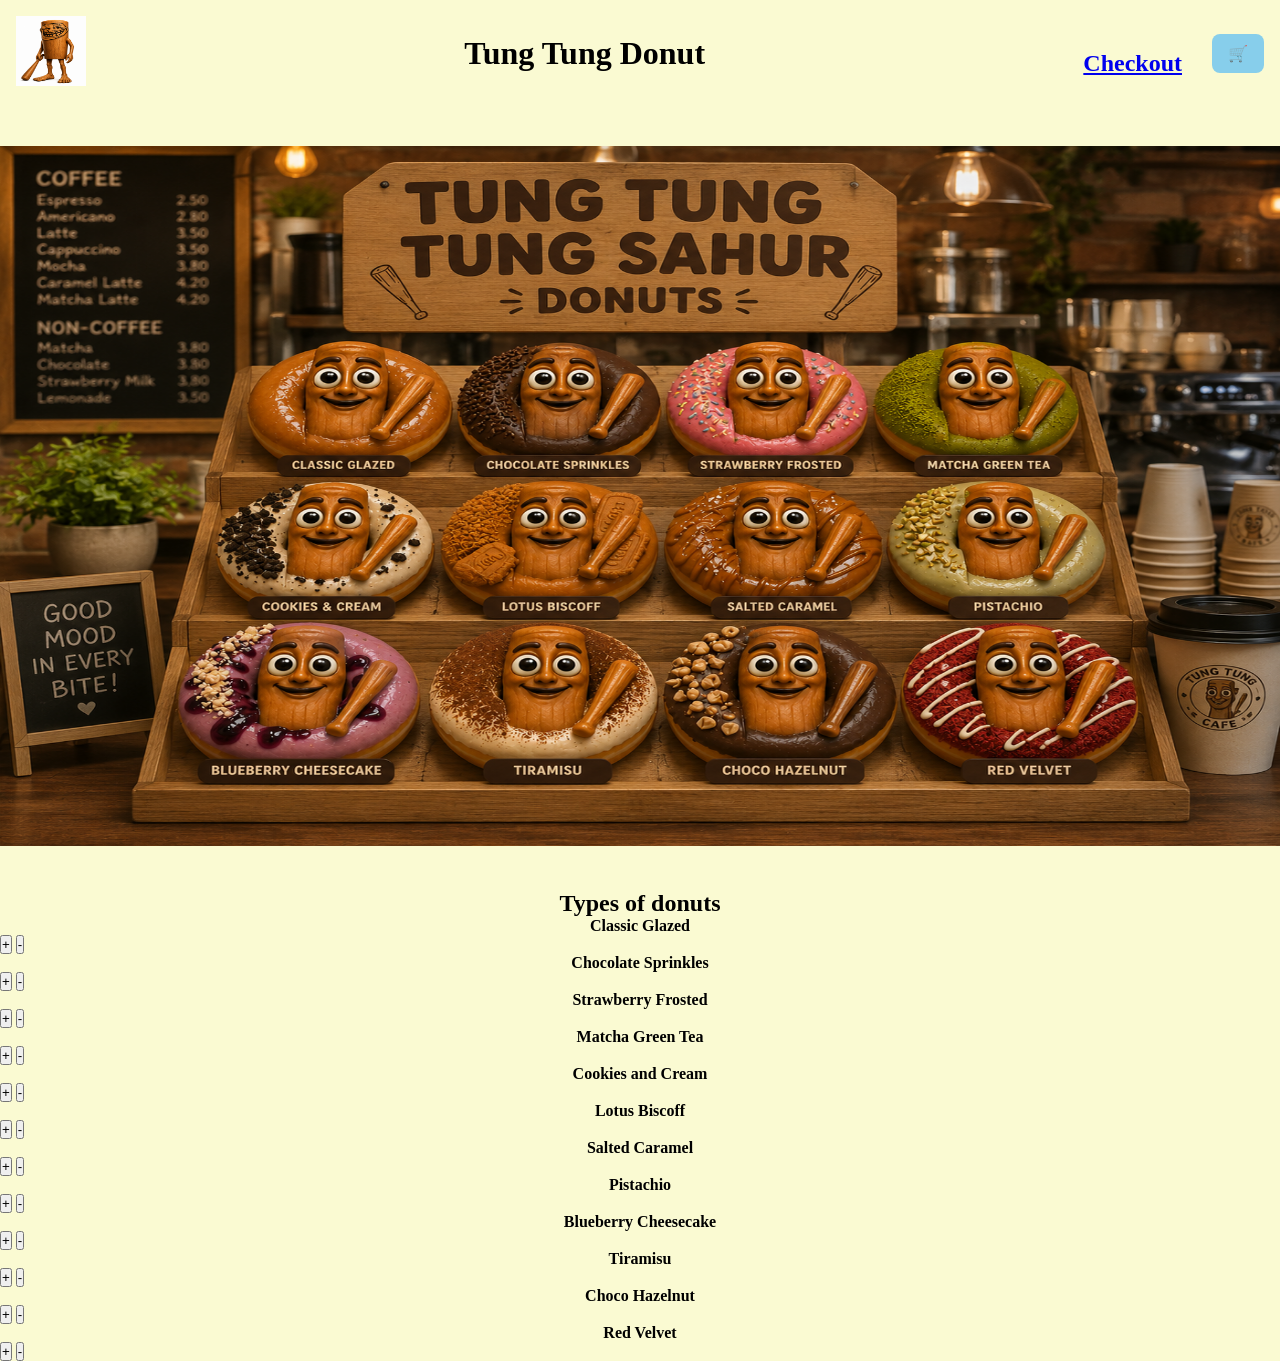
==== index.html @ 1783ee87 "Jul 24, 2026, 8:53 AM" ====
<!DOCTYPE html>
<html>
<head>
    <meta charset="UTF-8">
    <title>Tung Tung Donut</title>
    <link rel="stylesheet" href="style.css">
</head>
<body>
<header class="head">
    <div class="header-container">
        <a href="index.html"><img src="Troll Face Tung tung tung sahur.png" alt="Logo of tung tung tung sahur" class="Logo-tung-tung"></a>

        <h1 class="title" style="font-family: Cosmic Sans;">Tung Tung Donut</h1>
        <a href="checkout.html"><h2 class="checkout" style="font-family: Cosmic Sans;" onclick="goToCheckout()">Checkout</h2></a>


        <!-- Cart Button-->
         <a href="cart.html"><button class="cart-button" onclick="goToCart()"> 🛒</button></a>
    </div>
</header>
<img src="Tung tung backery homepage.png" alt="Photo of tung tung sahur bakery and flavours" class="Homepage-tung-tung">

<h2>Types of donuts</h2>
<b>


<div class="classicGlazed">
    <p>Classic Glazed</p>
    <button onclick="addItem('Classic Glazed')">+</button>
    <button onclick="removeItem('Classic Glazed')">-</button>
</div>

<div class="chocolateSprinkles">
    <p>Chocolate Sprinkles</p>
    <button onclick="addItem('Chocolate Sprinkles')">+</button>
    <button onclick="removeItem('Chocolate Sprinkles')">-</button>
</div>

<div class="strawberryFrosted">
    <p>Strawberry Frosted</p>
    <button onclick="addItem('Strawberry Frosted')">+</button>
    <button onclick="removeItem('Strawberry Frosted')">-</button>
</div>

<div class="matchaGreenTea">
    <p>Matcha Green Tea</p>
    <button onclick="addItem('Matcha Green Tea')">+</button>
    <button onclick="removeItem('Matcha Green Tea')">-</button>
</div>

<div class="cookiesAndCream">
    <p>Cookies and Cream</p>
    <button onclick="addItem('Cookies and Cream')">+</button>
    <button onclick="removeItem('Cookies and Cream')">-</button>
</div>

<div class="lotusBiscoff">
    <p>Lotus Biscoff</p>
    <button onclick="addItem('Lotus Biscoff')">+</button>
    <button onclick="removeItem('Lotus Biscoff')">-</button>
</div>

<div class="saltedCaramel">
    <p>Salted Caramel</p>
    <button onclick="addItem('Salted Caramel')">+</button>
    <button onclick="removeItem('Salted Caramel')">-</button>
</div>

<div class="pistachio">
    <p>Pistachio</p>
    <button onclick="addItem('Pistachio')">+</button>
    <button onclick="removeItem('Pistachio')">-</button>
</div>

<div class="blueberryCheesecake">
    <p>Blueberry Cheesecake</p>
    <button onclick="addItem('Blueberry Cheesecake')">+</button>
    <button onclick="removeItem('Blueberry Cheesecake')">-</button>
</div>

<div class="tiramisu">
    <p>Tiramisu</p>
    <button onclick="addItem('Tiramisu')">+</button>
    <button onclick="removeItem('Tiramisu')">-</button>
</div>

<div class="chocoHazelnut">
    <p>Choco Hazelnut</p>
    <button onclick="addItem('Choco Hazelnut')">+</button>
    <button onclick="removeItem('Choco Hazelnut')">-</button>
</div>

<div class="redVelvet">
    <p>Red Velvet</p>
    <button onclick="addItem('Red Velvet')">+</button>
    <button onclick="removeItem('Red Velvet')">-</button>
</div>

</b>


<div id="outputMessage">


</div>
<script src="script.js"></script>
</body>
</html>
---- style.css ----
/* Reset */
* {
  padding: 0;
  margin: 0;
}

body {
  background-color: lightgoldenrodyellow;
}

/* Typography */
h1, h2, p {
  text-align: center;
}

/* Homepage Image */
.Homepage-tung-tung {
  position: relative;
  width: 100%;
  max-width: 2000px;
  height: 700px;
  margin: 40px auto;
  overflow: hidden;
}

/* Logo */
.Logo-tung-tung {
  width: 70px;
  height: 70px;
  cursor: pointer;
}

/* Header Layout */
.header-container {
  display: flex;
  align-items: center;
  justify-content: space-between;
  padding: 16px;
}

/* Title */
.title {
  font-family: Cosmic Sans;
  flex: 1;
  text-align: center;
}

/* Cart Button */
.cart-button {
  background-color: skyblue;
  padding: 10px 16px;
  border-radius: 8px;
  color: black;
  font-size: 16px;
  cursor: pointer;
  border: none;
  transition: background-color 0.2s;
}

.cart-button:hover {
  background-color: red;
}

/* Checkout Box */
.checkout {
  display: flex;
  justify-content: center;
  align-items: center;
  margin-top: 20px;
  margin-right: 30px;
  transition: background-color 0.2s;
}

.checkout:hover {
  background-color: red;
}

/* Donut Boxes (Unified Style) */
.donut-box {
  border-radius: 5px;
  background-color: lightpink;
  padding: 40px 20px;
  width: 38%;
  margin: 20px auto;
  transform: translateX(-40px);
}

/* Specific Donut Classes (optional if you want unique styling later) */
.classicGlazed,
.strawberryFrosted,
.chocolateSprinkles {
  composes: donut-box;
}
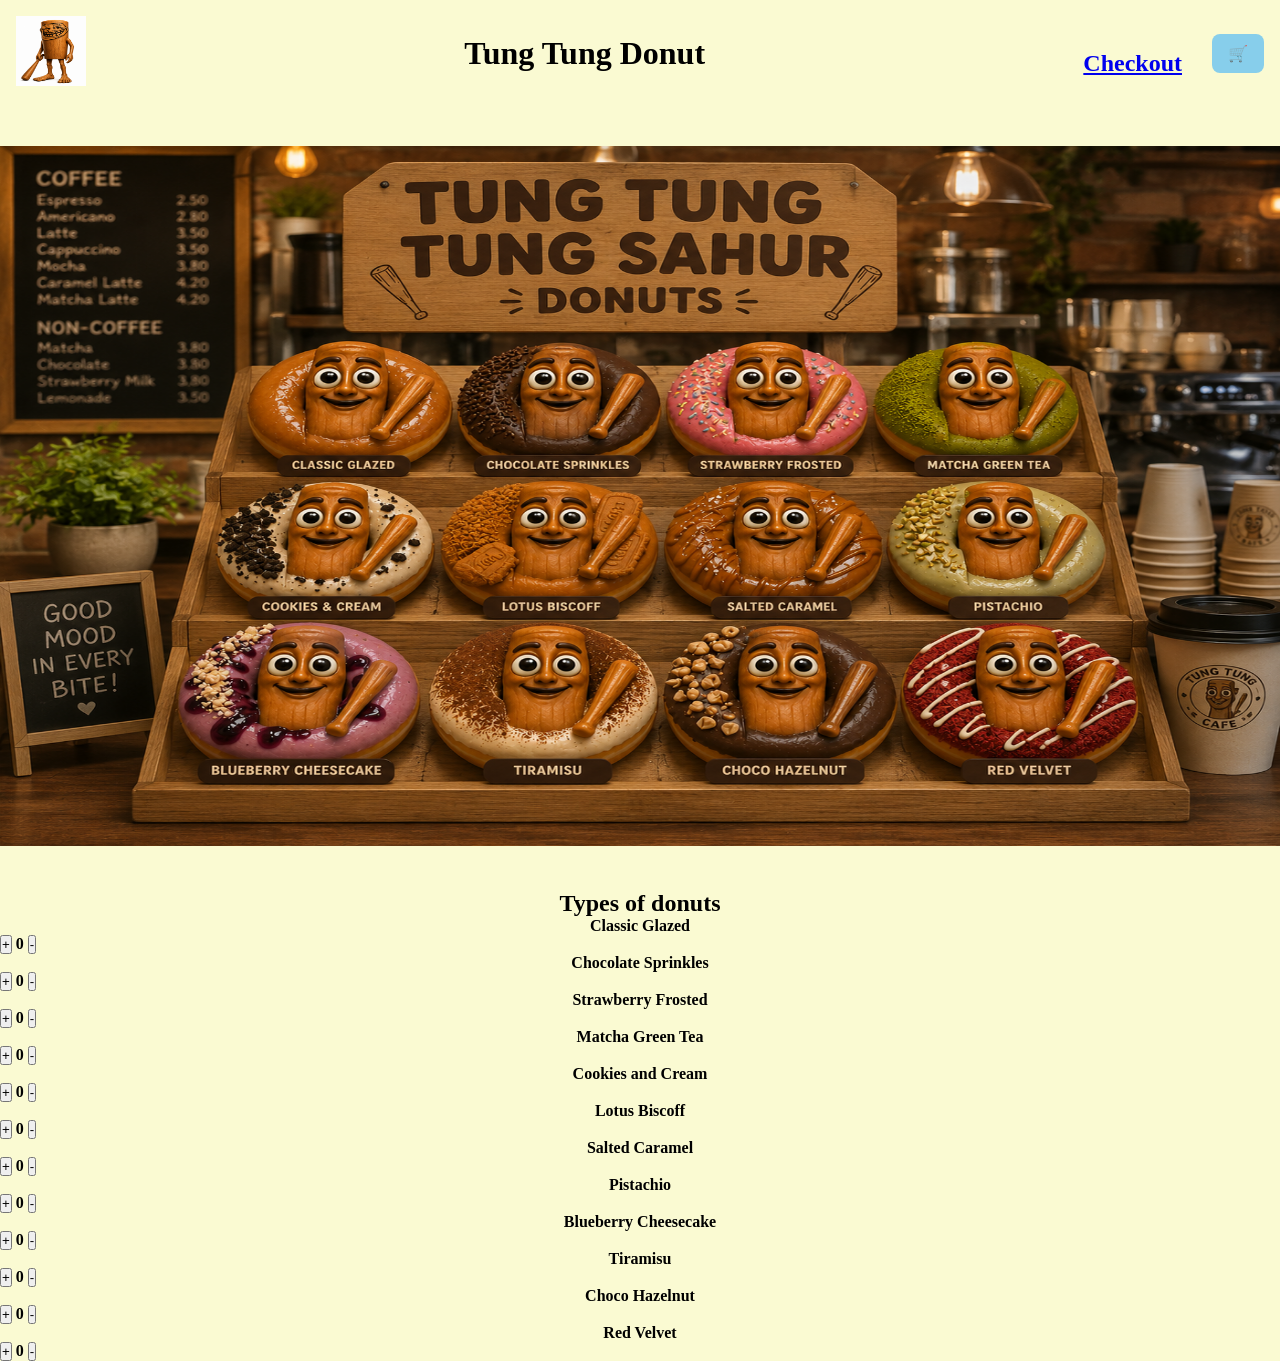
==== commit d81f0272: "Jul 24, 2026, 9:58 AM" ====
--- a/index.html
+++ b/index.html
@@ -27,72 +27,84 @@
 <div class="classicGlazed">
     <p>Classic Glazed</p>
     <button onclick="addItem('Classic Glazed')">+</button>
+    <span id="classicGlazedCount">0</span>
     <button onclick="removeItem('Classic Glazed')">-</button>
 </div>
 
 <div class="chocolateSprinkles">
     <p>Chocolate Sprinkles</p>
     <button onclick="addItem('Chocolate Sprinkles')">+</button>
+    <span id="chocolateSprinklesCount">0</span>
     <button onclick="removeItem('Chocolate Sprinkles')">-</button>
 </div>
 
 <div class="strawberryFrosted">
     <p>Strawberry Frosted</p>
     <button onclick="addItem('Strawberry Frosted')">+</button>
+    <span id="strawberryFrostedCount">0</span>
     <button onclick="removeItem('Strawberry Frosted')">-</button>
 </div>
 
 <div class="matchaGreenTea">
     <p>Matcha Green Tea</p>
     <button onclick="addItem('Matcha Green Tea')">+</button>
+    <span id="matchaGreenTeaCount">0</span> 
     <button onclick="removeItem('Matcha Green Tea')">-</button>
 </div>
 
 <div class="cookiesAndCream">
     <p>Cookies and Cream</p>
     <button onclick="addItem('Cookies and Cream')">+</button>
+    <span id="cookiesAndCreamCount">0</span>
     <button onclick="removeItem('Cookies and Cream')">-</button>
 </div>
 
 <div class="lotusBiscoff">
     <p>Lotus Biscoff</p>
     <button onclick="addItem('Lotus Biscoff')">+</button>
+    <span id="lotusBiscoffCount">0</span>
     <button onclick="removeItem('Lotus Biscoff')">-</button>
 </div>
 
 <div class="saltedCaramel">
     <p>Salted Caramel</p>
     <button onclick="addItem('Salted Caramel')">+</button>
+    <span id="saltedCaramelCount">0</span>
     <button onclick="removeItem('Salted Caramel')">-</button>
 </div>
 
 <div class="pistachio">
     <p>Pistachio</p>
     <button onclick="addItem('Pistachio')">+</button>
+    <span id="pistachioCount">0</span>
     <button onclick="removeItem('Pistachio')">-</button>
 </div>
 
 <div class="blueberryCheesecake">
     <p>Blueberry Cheesecake</p>
     <button onclick="addItem('Blueberry Cheesecake')">+</button>
+    <span id="blueberryCheesecakeCount">0</span>
     <button onclick="removeItem('Blueberry Cheesecake')">-</button>
 </div>
 
 <div class="tiramisu">
     <p>Tiramisu</p>
     <button onclick="addItem('Tiramisu')">+</button>
+    <span id="tiramisuCount">0</span>
     <button onclick="removeItem('Tiramisu')">-</button>
 </div>
 
 <div class="chocoHazelnut">
     <p>Choco Hazelnut</p>
     <button onclick="addItem('Choco Hazelnut')">+</button>
+    <span id="chocoHazelnutCount">0</span>
     <button onclick="removeItem('Choco Hazelnut')">-</button>
 </div>
 
 <div class="redVelvet">
     <p>Red Velvet</p>
     <button onclick="addItem('Red Velvet')">+</button>
+    <span id="redVelvetCount">0</span>
     <button onclick="removeItem('Red Velvet')">-</button>
 </div>
 
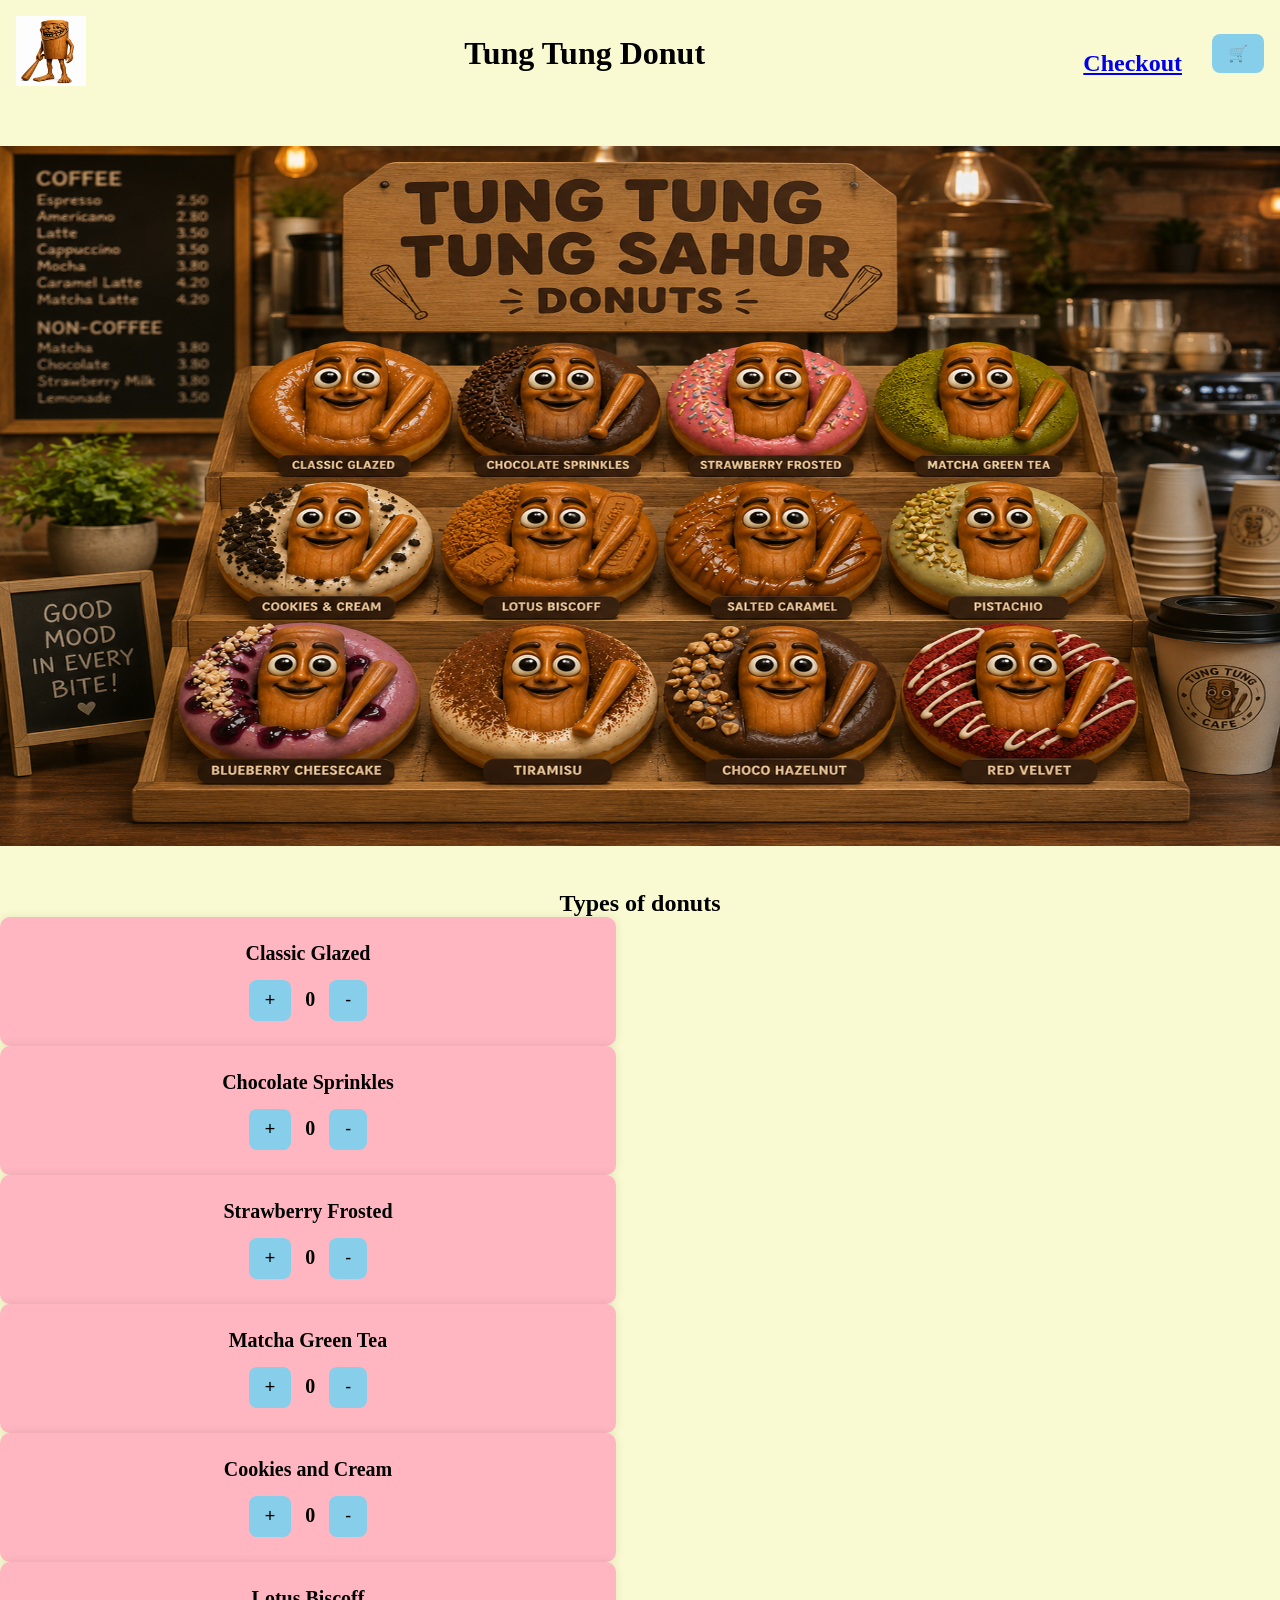
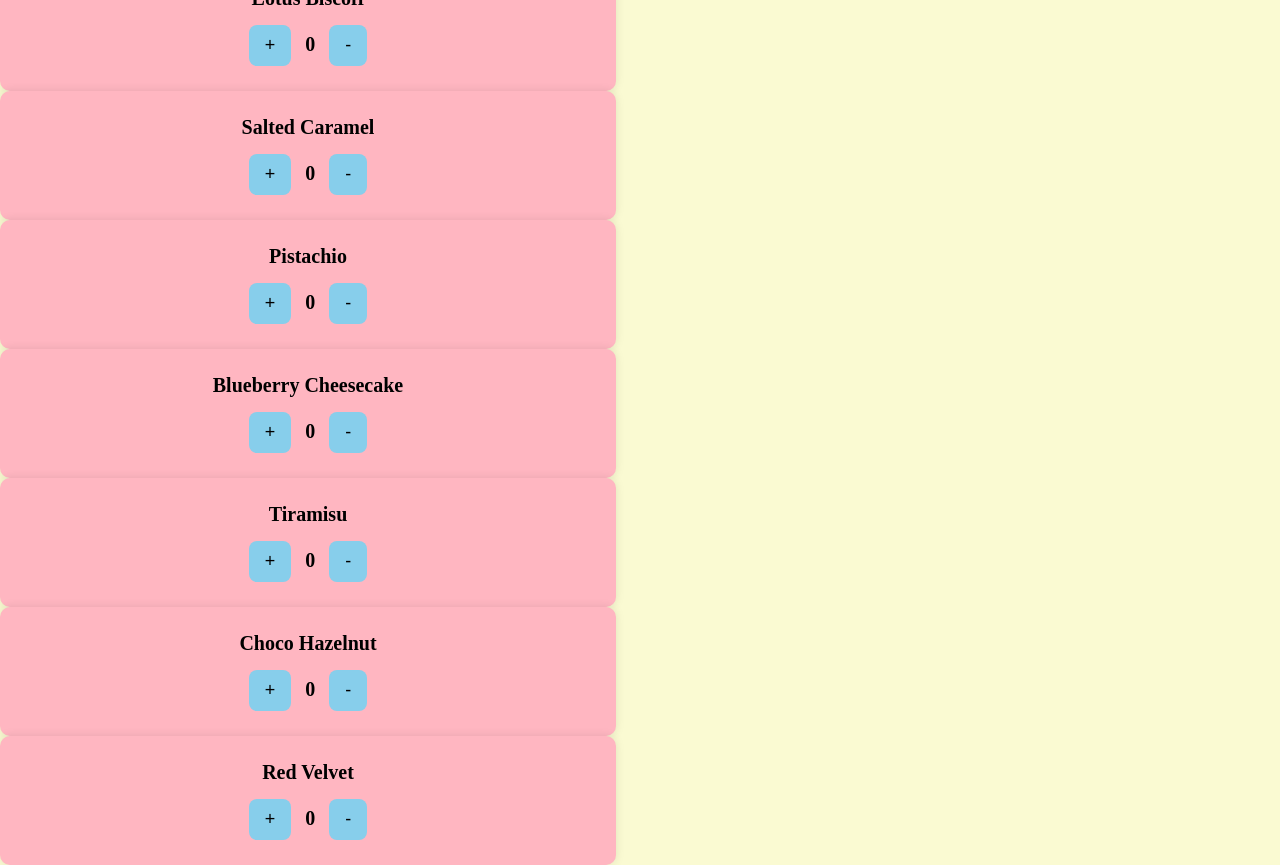
==== commit b0adc8d8: "Jul 24, 2026, 10:14 AM" ====
--- a/index.html
+++ b/index.html
@@ -108,6 +108,7 @@
     <button onclick="removeItem('Red Velvet')">-</button>
 </div>
 
+
 </b>
 
 
--- a/style.css
+++ b/style.css
@@ -75,19 +75,106 @@
   background-color: red;
 }
 
-/* Donut Boxes (Unified Style) */
-.donut-box {
-  border-radius: 5px;
-  background-color: lightpink;
-  padding: 40px 20px;
-  width: 38%;
-  margin: 20px auto;
-  transform: translateX(-40px);
+/* Donut Grid Container */
+.donut-grid {
+  display: flex;
+  flex-wrap: wrap;
+  justify-content: center;
+  gap: 20px;
+  margin-top: 40px;
 }
 
-/* Specific Donut Classes (optional if you want unique styling later) */
+/* Donut Boxes */
 .classicGlazed,
+.chocolateSprinkles,
 .strawberryFrosted,
-.chocolateSprinkles {
-  composes: donut-box;
+.matchaGreenTea,
+.cookiesAndCream,
+.lotusBiscoff,
+.saltedCaramel,
+.pistachio,
+.blueberryCheesecake,
+.tiramisu,
+.chocoHazelnut,
+.redVelvet {
+  background-color: lightpink;
+  border-radius: 10px;
+  width: 45%; /* ensures 2 per row */
+  padding: 25px 20px;
+  text-align: center;
+  box-shadow: 0 0 10px rgba(0,0,0,0.1);
 }
+
+/* Donut Name Text */
+.classicGlazed p,
+.chocolateSprinkles p,
+.strawberryFrosted p,
+.matchaGreenTea p,
+.cookiesAndCream p,
+.lotusBiscoff p,
+.saltedCaramel p,
+.pistachio p,
+.blueberryCheesecake p,
+.tiramisu p,
+.chocoHazelnut p,
+.redVelvet p {
+  font-size: 20px;
+  font-weight: bold;
+  margin-bottom: 15px;
+}
+
+/* Buttons */
+.classicGlazed button,
+.chocolateSprinkles button,
+.strawberryFrosted button,
+.matchaGreenTea button,
+.cookiesAndCream button,
+.lotusBiscoff button,
+.saltedCaramel button,
+.pistachio button,
+.blueberryCheesecake button,
+.tiramisu button,
+.chocoHazelnut button,
+.redVelvet button {
+  background-color: skyblue;
+  border: none;
+  padding: 10px 16px;
+  border-radius: 8px;
+  cursor: pointer;
+  transition: 0.2s;
+  font-size: 18px;
+  margin: 0 10px;
+}
+
+.classicGlazed button:hover,
+.chocolateSprinkles button:hover,
+.strawberryFrosted button:hover,
+.matchaGreenTea button:hover,
+.cookiesAndCream button:hover,
+.lotusBiscoff button:hover,
+.saltedCaramel button:hover,
+.pistachio button:hover,
+.blueberryCheesecake button:hover,
+.tiramisu button:hover,
+.chocoHazelnut button:hover,
+.redVelvet button:hover {
+  background-color: red;
+  color: white;
+}
+
+/* Counter Numbers */
+#classicGlazedCount,
+#chocolateSprinklesCount,
+#strawberryFrostedCount,
+#matchaGreenTeaCount,
+#cookiesAndCreamCount,
+#lotusBiscoffCount,
+#saltedCaramelCount,
+#pistachioCount,
+#blueberryCheesecakeCount,
+#tiramisuCount,
+#chocoHazelnutCount,
+#redVelvetCount {
+  font-size: 20px;
+  font-weight: bold;
+}
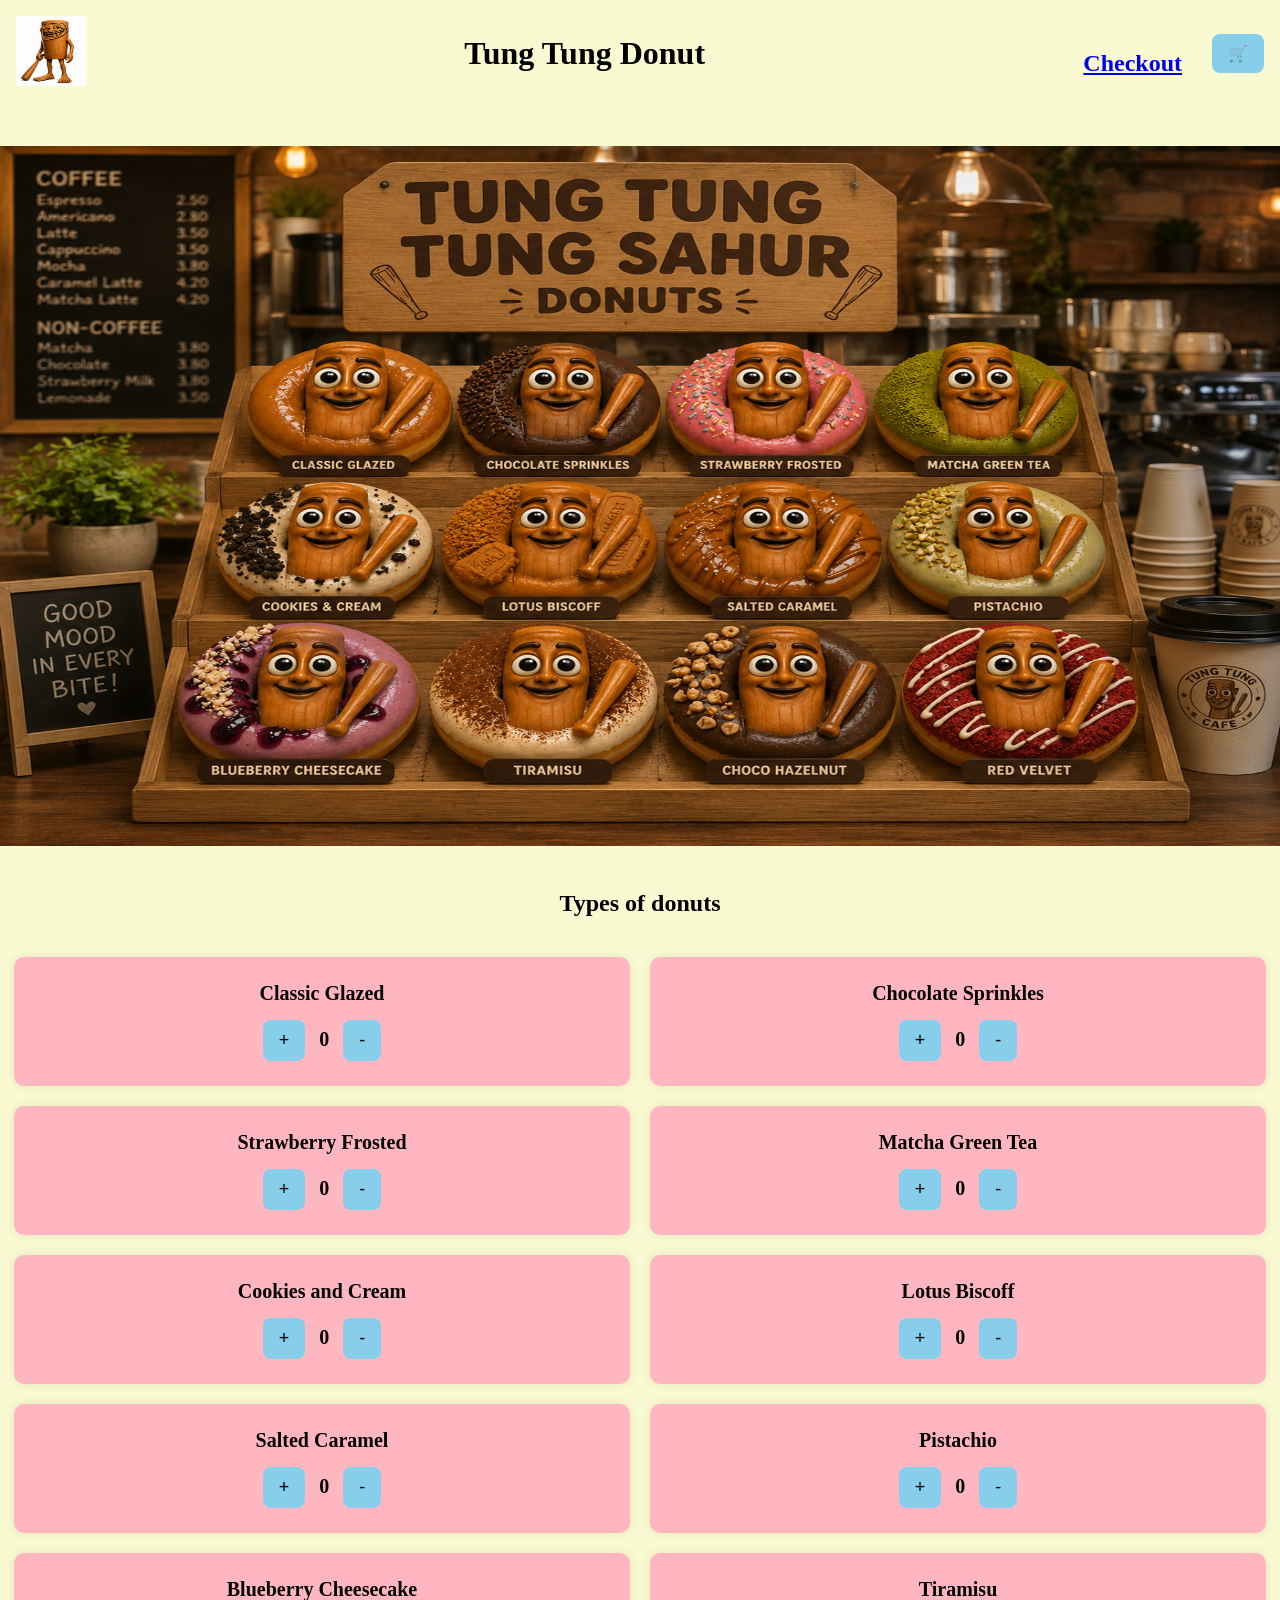
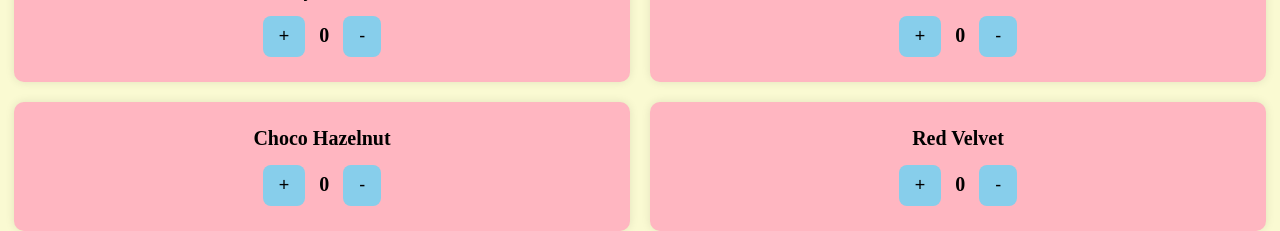
==== commit 79e5a97c: "Jul 24, 2026, 10:15 AM" ====
--- a/index.html
+++ b/index.html
@@ -23,7 +23,7 @@
 <h2>Types of donuts</h2>
 <b>
 
-
+<div class="donut-grid">
 <div class="classicGlazed">
     <p>Classic Glazed</p>
     <button onclick="addItem('Classic Glazed')">+</button>
@@ -107,7 +107,7 @@
     <span id="redVelvetCount">0</span>
     <button onclick="removeItem('Red Velvet')">-</button>
 </div>
-
+</div>
 
 </b>
 
